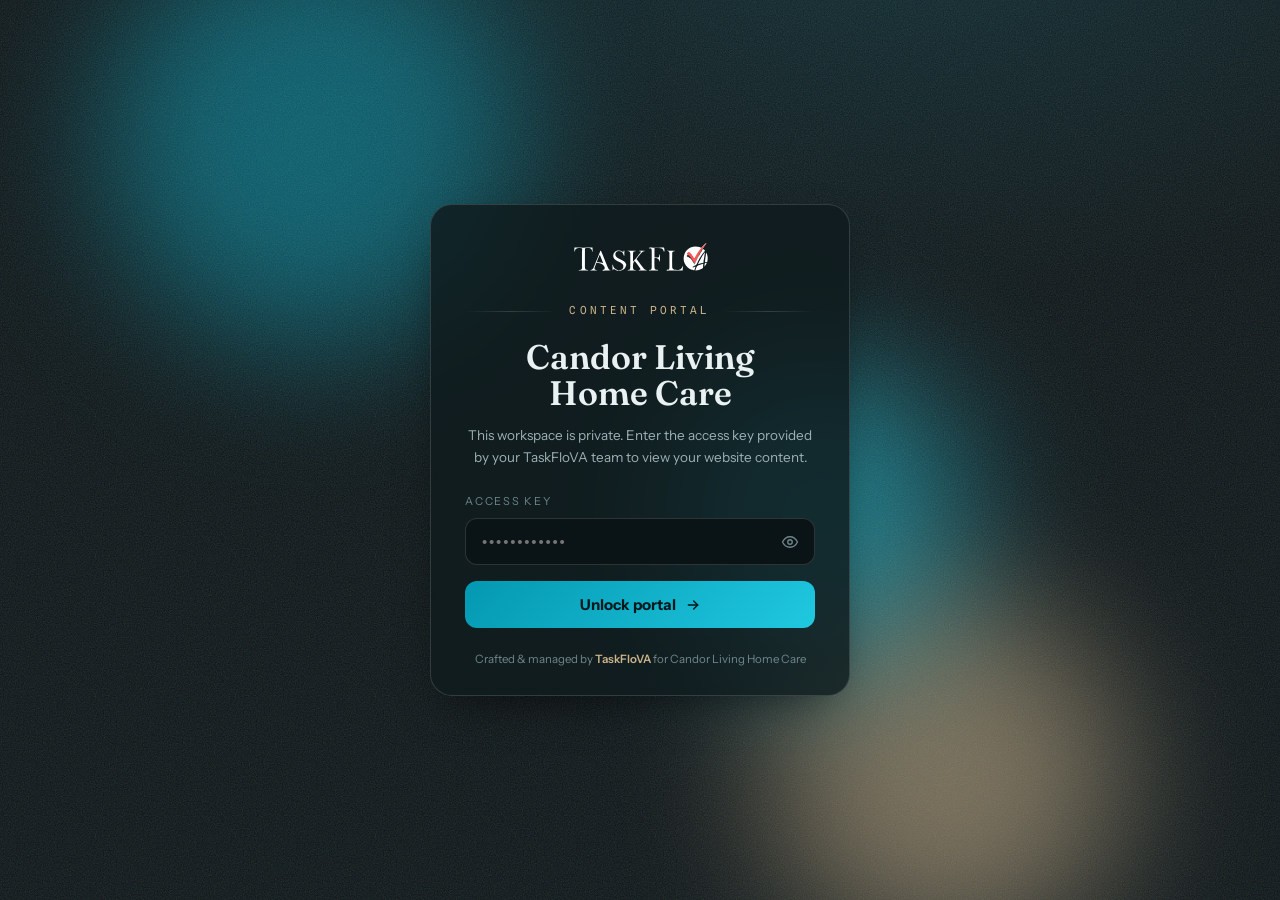
==== index.html @ d95a90ad "Persist AI-detection scan per page (localStorage): restores on reload/nav with timestamp, ZeroGPT ve" ====
<!DOCTYPE html>
<html lang="en">
<head>
<meta charset="UTF-8">
<meta name="viewport" content="width=device-width, initial-scale=1">
<meta name="robots" content="noindex, nofollow">
<title>Content Portal — Candor Living Home Care | TaskFloVA</title>
<meta name="description" content="Private content portal by TaskFloVA for Candor Living Home Care Service.">
<link rel="icon" type="image/svg+xml" href="assets/img/tf-blue.svg">
<link rel="preconnect" href="https://fonts.googleapis.com">
<link rel="preconnect" href="https://fonts.gstatic.com" crossorigin>
<link href="https://fonts.googleapis.com/css2?family=Bricolage+Grotesque:opsz,wght@12..96,300..800&family=Fraunces:ital,opsz,wght@0,9..144,300..700;1,9..144,300..600&family=Instrument+Sans:ital,wght@0,400..700;1,400&family=Spline+Sans+Mono:wght@400;500;600&display=swap" rel="stylesheet">
<link rel="stylesheet" href="assets/css/portal.css?v=20260701i">
</head>
<body>

<!-- ====================== LOGIN GATE ====================== -->
<div class="gate" id="gate">
  <div class="gate__aurora" aria-hidden="true"><i></i><i></i><i></i></div>
  <div class="gate__grain" aria-hidden="true"></div>
  <div class="gate__card" role="dialog" aria-labelledby="gate-title">
    <img class="gate__logo" src="assets/img/tf-white.svg" alt="TaskFloVA">
    <div class="gate__divider"><span></span><em>CONTENT PORTAL</em><span></span></div>
    <h1 id="gate-title" class="gate__client">Candor Living<br>Home Care</h1>
    <p class="gate__hint">This workspace is private. Enter the access key provided by your TaskFloVA team to view your website content.</p>
    <form class="gate__form" id="gate-form" autocomplete="off">
      <div class="gate__field">
        <label for="gate-pass">Access key</label>
        <div class="gate__inputwrap">
          <input type="password" id="gate-pass" name="password" placeholder="••••••••••••" autocomplete="current-password" required>
          <button type="button" class="gate__eye" id="gate-eye" aria-label="Show password">
            <svg width="18" height="18" viewBox="0 0 24 24" fill="none" stroke="currentColor" stroke-width="1.8" stroke-linecap="round" stroke-linejoin="round"><path d="M2 12s3.5-7 10-7 10 7 10 7-3.5 7-10 7-10-7-10-7Z"/><circle cx="12" cy="12" r="3"/></svg>
          </button>
        </div>
        <p class="gate__error" id="gate-error" role="alert" hidden>That key isn't right. Check your welcome email or contact TaskFloVA.</p>
      </div>
      <button type="submit" class="gate__btn" id="gate-btn">
        <span class="gate__btn-label">Unlock portal</span>
        <svg class="gate__btn-arrow" width="16" height="16" viewBox="0 0 24 24" fill="none" stroke="currentColor" stroke-width="2.2" stroke-linecap="round" stroke-linejoin="round"><path d="M5 12h14"/><path d="m13 6 6 6-6 6"/></svg>
      </button>
    </form>
    <p class="gate__foot">Crafted &amp; managed by <strong>TaskFloVA</strong> for Candor Living Home Care</p>
  </div>
</div>

<!-- ====================== APP SHELL ====================== -->
<div class="app" id="app" hidden>

  <!-- LEFT: navigation -->
  <aside class="side" id="side" aria-label="Portal navigation">
    <div class="side__brand">
      <img src="assets/img/tf-white.svg" alt="TaskFloVA" class="side__logo">
    </div>
    <div class="side__client">
      <span class="side__client-mark" aria-hidden="true">CL</span>
      <span class="side__client-meta">
        <strong>Candor Living</strong>
        <em>Content workspace</em>
      </span>
    </div>
    <nav class="side__nav" id="nav"><!-- nav tree injected by portal.js --></nav>
    <div class="side__foot">
      <button class="side__logout" id="logout">
        <svg width="17" height="17" viewBox="0 0 24 24" fill="none" stroke="currentColor" stroke-width="1.8" stroke-linecap="round" stroke-linejoin="round"><path d="M9 21H5a2 2 0 0 1-2-2V5a2 2 0 0 1 2-2h4"/><path d="m16 17 5-5-5-5"/><path d="M21 12H9"/></svg>
        <span>Lock portal</span>
      </button>
      <p class="side__credit">Managed by TaskFloVA</p>
    </div>
  </aside>

  <!-- CENTER: editor / content -->
  <div class="editor">
    <header class="ebar">
      <button class="ebar__burger" id="burger" aria-label="Toggle navigation"><span></span><span></span><span></span></button>
      <div class="ebar__crumb">
        <span class="ebar__site" id="crumb-site">candorlivinghcs.com</span>
        <svg width="15" height="15" viewBox="0 0 24 24" fill="none" stroke="currentColor" stroke-width="2" stroke-linecap="round" stroke-linejoin="round"><path d="m9 18 6-6-6-6"/></svg>
        <span class="ebar__page" id="crumb-page">Home</span>
      </div>
      <div class="ebar__actions">
        <span class="ebar__scorepill" id="scorepill" hidden><b id="scorepill-num">0</b>/100</span>
        <button class="ebar__btn ebar__btn--ghost" id="btn-reset" title="Reset any edits on this page">Reset</button>
        <button class="ebar__btn ebar__btn--primary" id="btn-save"><svg width="15" height="15" viewBox="0 0 24 24" fill="none" stroke="currentColor" stroke-width="1.9" stroke-linecap="round" stroke-linejoin="round"><path d="M19 21H5a2 2 0 0 1-2-2V5a2 2 0 0 1 2-2h11l5 5v11a2 2 0 0 1-2 2Z"/><path d="M17 21v-8H7v8M7 3v5h8"/></svg><span>Save</span></button>
      </div>
    </header>
    <main class="canvas" id="canvas" tabindex="-1"><!-- page injected by portal.js --></main>
    <footer class="editor__foot">
      <img src="assets/img/tf-white.svg" alt="TaskFloVA" class="editor__foot-logo">
      <p>Content portal crafted for <strong>Candor Living Home Care</strong> · Houston, TX</p>
    </footer>
  </div>

  <!-- RIGHT: SEO rail -->
  <aside class="rail" id="rail" aria-label="SEO analysis"><!-- injected by portal.js --></aside>

</div>

<script src="assets/js/data.js?v=20260701i"></script>
<script src="assets/js/portal.js?v=20260701i"></script>
</body>
</html>
---- assets/css/portal.css ----
/* ==========================================================================
   CANDOR LIVING × TaskFloVA — Content Portal
   Dark theme, TaskFloVA teal + Candor gold accents.
   ========================================================================== */
:root{
  --ink-0:#0a1315;      /* app background */
  --ink-1:#0e1b1e;      /* side / rail */
  --ink-2:#13242a;      /* cards / blocks */
  --ink-3:#183138;      /* hover */
  --line:rgba(255,255,255,.08);
  --line-2:rgba(255,255,255,.14);
  --text:#e9f1f2;
  --text-dim:#9db1b5;
  --text-mut:#6f878c;
  --teal:#1FC8E0;       /* bright interactive */
  --teal-2:#0498B1;     /* base teal */
  --gold:#CBB38A;       /* Candor accent */
  --gold-soft:rgba(203,179,138,.16);
  --coral:#FD5757;
  --good:#49d39f;
  --warn:#f0b64b;
  --shadow:0 18px 50px -20px rgba(0,0,0,.7);
  --r:14px;
  --font-ui:"Instrument Sans",system-ui,-apple-system,sans-serif;
  --font-disp:"Bricolage Grotesque",var(--font-ui);
  --font-serif:"Fraunces",Georgia,serif;
  --font-mono:"Spline Sans Mono",ui-monospace,monospace;
}
*{box-sizing:border-box}
html,body{margin:0;padding:0}
body{background:var(--ink-0);color:var(--text);font-family:var(--font-ui);font-size:15px;line-height:1.6;-webkit-font-smoothing:antialiased}
a{color:var(--teal);text-decoration:none}
button{font-family:inherit;cursor:pointer}
::selection{background:var(--gold-soft)}
[hidden]{display:none !important}

/* scrollbars */
*::-webkit-scrollbar{width:10px;height:10px}
*::-webkit-scrollbar-thumb{background:var(--ink-3);border-radius:20px;border:2px solid transparent;background-clip:content-box}
*::-webkit-scrollbar-track{background:transparent}

/* ==========================================================================
   LOGIN GATE
   ========================================================================== */
.gate{position:fixed;inset:0;display:grid;place-items:center;padding:24px;background:radial-gradient(1200px 700px at 70% -10%,#0c2a30 0%,var(--ink-0) 55%);overflow:hidden;z-index:100}
.gate.is-unlocked{animation:gateOut .6s ease forwards}
@keyframes gateOut{to{opacity:0;visibility:hidden}}
.gate__aurora{position:absolute;inset:0;filter:blur(70px);opacity:.55}
.gate__aurora i{position:absolute;display:block;border-radius:50%}
.gate__aurora i:nth-child(1){width:420px;height:420px;background:#0498B1;top:-8%;left:8%;animation:float1 14s ease-in-out infinite}
.gate__aurora i:nth-child(2){width:360px;height:360px;background:#CBB38A;bottom:-6%;right:12%;animation:float2 16s ease-in-out infinite}
.gate__aurora i:nth-child(3){width:300px;height:300px;background:#1FC8E0;top:40%;left:52%;animation:float1 18s ease-in-out infinite reverse}
@keyframes float1{50%{transform:translate(30px,40px) scale(1.08)}}
@keyframes float2{50%{transform:translate(-40px,-24px) scale(1.12)}}
.gate__grain{position:absolute;inset:0;opacity:.5;background-image:url("data:image/svg+xml,%3Csvg xmlns='http://www.w3.org/2000/svg' width='140' height='140'%3E%3Cfilter id='n'%3E%3CfeTurbulence type='fractalNoise' baseFrequency='.85' numOctaves='2'/%3E%3C/filter%3E%3Crect width='100%25' height='100%25' filter='url(%23n)' opacity='.35'/%3E%3C/svg%3E")}
.gate__card{position:relative;width:min(420px,100%);background:rgba(15,27,30,.82);backdrop-filter:blur(18px);border:1px solid var(--line-2);border-radius:22px;padding:38px 34px 26px;box-shadow:var(--shadow);text-align:center}
.gate__logo{height:30px;margin-bottom:22px}
.gate__divider{display:flex;align-items:center;gap:12px;margin:0 auto 20px;color:var(--gold)}
.gate__divider span{flex:1;height:1px;background:linear-gradient(90deg,transparent,var(--line-2),transparent)}
.gate__divider em{font-style:normal;font-family:var(--font-mono);font-size:11px;letter-spacing:.28em}
.gate__client{font-family:var(--font-serif);font-weight:600;font-size:34px;line-height:1.05;margin:0 0 14px}
.gate__hint{color:var(--text-dim);font-size:13.5px;margin:0 0 24px}
.gate__field{text-align:left;margin-bottom:16px}
.gate__field label{display:block;font-size:11px;letter-spacing:.16em;text-transform:uppercase;color:var(--text-mut);margin-bottom:8px}
.gate__inputwrap{position:relative;display:flex;align-items:center}
.gate__inputwrap input{width:100%;padding:14px 44px 14px 16px;background:var(--ink-0);border:1px solid var(--line-2);border-radius:12px;color:var(--text);font-size:15px;letter-spacing:.12em;transition:border-color .2s,box-shadow .2s}
.gate__inputwrap input:focus{outline:none;border-color:var(--teal);box-shadow:0 0 0 3px rgba(31,200,224,.16)}
.gate__eye{position:absolute;right:8px;background:none;border:none;color:var(--text-mut);padding:8px;border-radius:8px;display:grid;place-items:center}
.gate__eye:hover{color:var(--teal)}
.gate__error{color:var(--coral);font-size:12.5px;margin:10px 0 0}
.gate__btn{width:100%;display:flex;align-items:center;justify-content:center;gap:9px;padding:14px;margin-top:4px;background:linear-gradient(135deg,var(--teal-2),var(--teal));color:#04191d;font-weight:700;font-size:15px;border:none;border-radius:12px;transition:transform .15s,box-shadow .25s}
.gate__btn:hover{transform:translateY(-1px);box-shadow:0 12px 30px -10px rgba(31,200,224,.5)}
.gate__btn-arrow{transition:transform .2s}
.gate__btn:hover .gate__btn-arrow{transform:translateX(3px)}
.gate__foot{margin:22px 0 0;font-size:11.5px;color:var(--text-mut)}
.gate__foot strong{color:var(--gold);font-weight:600}
.gate.is-shake .gate__card{animation:shake .4s}
@keyframes shake{25%{transform:translateX(-8px)}75%{transform:translateX(8px)}}

/* ==========================================================================
   APP GRID
   ========================================================================== */
.app{display:grid;grid-template-columns:264px 1fr 340px;grid-template-rows:minmax(0,1fr);height:100vh;height:100dvh;overflow:hidden;opacity:0;animation:appIn .5s .15s ease forwards}
@keyframes appIn{to{opacity:1}}

/* ---------- LEFT NAV ---------- */
.side{background:var(--ink-1);border-right:1px solid var(--line);display:flex;flex-direction:column;min-height:0}
.side__brand{padding:20px 22px 12px}
.side__logo{height:24px}
.side__client{display:flex;align-items:center;gap:11px;margin:6px 16px 8px;padding:11px 12px;background:var(--ink-2);border:1px solid var(--line);border-radius:12px}
.side__client-mark{width:34px;height:34px;flex:none;display:grid;place-items:center;border-radius:9px;background:linear-gradient(135deg,var(--teal-2),var(--gold));color:#04191d;font-weight:800;font-size:13px;font-family:var(--font-disp)}
.side__client-meta{display:flex;flex-direction:column;line-height:1.25;min-width:0}
.side__client-meta strong{font-size:14px}
.side__client-meta em{font-style:normal;font-size:11px;color:var(--text-mut)}
.side__nav{flex:1;overflow-y:auto;padding:8px 12px 16px}
.nav__group{font-family:var(--font-mono);font-size:10.5px;letter-spacing:.2em;text-transform:uppercase;color:var(--text-mut);padding:14px 10px 6px}
.nav__link{display:flex;align-items:center;gap:10px;padding:9px 10px;border-radius:9px;color:var(--text-dim);font-size:14px;font-weight:500;border:1px solid transparent;transition:background .15s,color .15s}
.nav__link:hover{background:var(--ink-2);color:var(--text)}
.nav__link.is-active{background:linear-gradient(100deg,rgba(4,152,177,.22),rgba(203,179,138,.1));color:#fff;border-color:rgba(31,200,224,.28)}
.nav__link.is-active .nav__ico{color:var(--teal)}
.nav__ico{flex:none;width:18px;height:18px;color:var(--text-mut);display:grid;place-items:center}
.nav__label{flex:1;overflow:hidden;text-overflow:ellipsis;white-space:nowrap}
.nav__score{font-family:var(--font-mono);font-size:10.5px;padding:2px 6px;border-radius:6px;background:var(--ink-3);color:var(--text-dim)}
.nav__caret{flex:none;color:var(--text-mut);transition:transform .2s}
.nav__parent.is-open .nav__caret{transform:rotate(90deg)}
.nav__children{margin:2px 0 4px 16px;padding-left:10px;border-left:1px solid var(--line);display:none}
.nav__parent.is-open + .nav__children{display:block}
.nav__children .nav__link{font-size:13px;padding:7px 10px}
.side__foot{padding:12px 16px 16px;border-top:1px solid var(--line)}
.side__logout{display:flex;align-items:center;gap:9px;width:100%;padding:10px 12px;background:var(--ink-2);border:1px solid var(--line);border-radius:10px;color:var(--text-dim);font-size:13px;font-weight:600;transition:.15s}
.side__logout:hover{color:var(--coral);border-color:rgba(253,87,87,.35)}
.side__credit{margin:10px 0 0;text-align:center;font-size:11px;color:var(--text-mut)}

/* ---------- CENTER EDITOR ---------- */
.editor{display:flex;flex-direction:column;min-width:0;min-height:0;background:var(--ink-0);position:relative}
.ebar{display:flex;align-items:center;gap:14px;padding:14px 26px;border-bottom:1px solid var(--line);background:rgba(10,19,21,.86);backdrop-filter:blur(8px);position:sticky;top:0;z-index:5}
.ebar__burger{display:none;flex-direction:column;gap:4px;background:none;border:none;padding:6px}
.ebar__burger span{width:20px;height:2px;background:var(--text);border-radius:2px}
.ebar__crumb{display:flex;align-items:center;gap:7px;color:var(--text-mut);font-size:13px;min-width:0}
.ebar__site{font-family:var(--font-mono);font-size:12px}
.ebar__page{color:var(--text);font-weight:600}
.ebar__actions{margin-left:auto;display:flex;align-items:center;gap:9px}
.ebar__scorepill{font-family:var(--font-mono);font-size:12px;color:var(--text-dim);background:var(--ink-2);border:1px solid var(--line);padding:5px 9px;border-radius:8px}
.ebar__scorepill b{color:var(--gold)}
.ebar__btn{display:inline-flex;align-items:center;gap:7px;padding:8px 14px;border-radius:9px;font-size:13px;font-weight:600;border:1px solid var(--line-2);background:var(--ink-2);color:var(--text-dim)}
.ebar__btn--ghost:hover{color:var(--text);border-color:var(--line-2)}
.ebar__btn--primary{background:linear-gradient(135deg,var(--teal-2),var(--teal));color:#04191d;border-color:transparent}
.ebar__btn--primary:hover{box-shadow:0 10px 24px -10px rgba(31,200,224,.5)}
.ebar__btn.is-saved{background:var(--good);color:#04231a}

.canvas{flex:1;overflow-y:auto;padding:26px 30px 60px;scroll-behavior:smooth}
.canvas:focus{outline:none}
.doc{max-width:920px;margin:0 auto}

/* page head + SEO meta card */
.pagehead{margin:2px 0 16px}
.pagehead__eyebrow{display:block;font-family:var(--font-mono);font-size:10.5px;letter-spacing:.16em;text-transform:uppercase;color:#CBB38A;margin-bottom:5px}
.pagehead__title{font-family:var(--font-serif);font-weight:600;font-size:26px;margin:0 0 4px}
.pagehead__url{font-family:var(--font-mono);font-size:12px;color:var(--text-mut)}
.metacard{background:var(--ink-1);border:1px solid var(--line);border-radius:var(--r);padding:16px 18px;margin-bottom:22px}
.metacard__row{margin-bottom:12px}
.metacard__row:last-child{margin-bottom:0}
.metacard__lab{display:flex;justify-content:space-between;font-size:11px;letter-spacing:.14em;text-transform:uppercase;color:var(--text-mut);margin-bottom:6px}
.metacard__lab .count{font-family:var(--font-mono);letter-spacing:0}
.metacard__lab .count.ok{color:var(--good)}
.metacard__lab .count.warn{color:var(--warn)}
.metafield{width:100%;background:var(--ink-0);border:1px solid var(--line);border-radius:9px;color:var(--text);font-family:var(--font-ui);font-size:14px;padding:10px 12px;resize:vertical}
.metafield:focus{outline:none;border-color:var(--teal);box-shadow:0 0 0 3px rgba(31,200,224,.14)}
.metafield.t-title{font-weight:600}

/* ---------- BLOCKS: seamless website sections + hover toolbar ---------- */
.blocks{display:flex;flex-direction:column;gap:0}
.block{position:relative;background:transparent;border:none;border-radius:0;overflow:visible}
.block::after{content:"";position:absolute;inset:0;pointer-events:none;box-shadow:inset 0 0 0 0 rgba(79,138,139,0);transition:box-shadow .15s;z-index:4}
.block:hover::after,.block:focus-within::after{box-shadow:inset 0 0 0 2px rgba(79,138,139,.5)}
.block.is-dragging{opacity:.5}
.block.is-over::after{box-shadow:inset 0 0 0 2px var(--teal)}
.block__bar{position:absolute;top:10px;left:12px;z-index:6;display:flex;align-items:center;gap:7px;padding:5px 7px;background:rgba(16,24,26,.94);backdrop-filter:blur(6px);border:1px solid rgba(255,255,255,.13);border-radius:9px;box-shadow:0 10px 24px -8px rgba(0,0,0,.65);opacity:0;transform:translateY(-6px);pointer-events:none;transition:opacity .16s,transform .16s}
.block:hover>.block__bar,.block:focus-within>.block__bar{opacity:1;transform:none;pointer-events:auto}
.block__handle{cursor:grab;color:#9db1b5;display:grid;place-items:center;padding:2px;border-radius:6px;touch-action:none}
.block__handle:hover{color:var(--gold)}
.block__handle:active{cursor:grabbing}
.block__tag{font-family:var(--font-mono);font-size:10px;letter-spacing:.08em;text-transform:uppercase;color:#7fe3f2;background:rgba(31,200,224,.14);padding:3px 7px;border-radius:5px}
.block__label{font-size:12px;color:#c4d2d4}
.block__tools{display:flex;gap:1px;border-left:1px solid rgba(255,255,255,.13);padding-left:5px;margin-left:2px}
.block__tool{background:none;border:none;color:#9db1b5;padding:4px;border-radius:6px;display:grid;place-items:center;cursor:pointer}
.block__tool:hover{color:#fff;background:rgba(255,255,255,.1)}
.block__tool.is-on{color:var(--gold)}
/* section stage + two-column media split */
.block__stage.has-media{display:flex;align-items:stretch}
.block__stage.has-media.media-right{flex-direction:row-reverse}
.block__stage.has-media>.block__body{flex:1 1 56%;min-width:0}
.block__media{flex:1 1 44%;align-self:stretch;min-height:230px;margin:26px;border-radius:16px;background:linear-gradient(150deg,#e7dfd0 0%,#dde4e3 100%);display:grid;place-items:center;box-shadow:inset 0 0 0 1px rgba(79,64,48,.1)}
.block--hero .block__media{min-height:310px}
.block__ph{width:80px;height:80px;color:rgba(79,138,139,.5);display:grid;place-items:center}
.block__ph svg{width:100%;height:100%}
.block__body{padding:18px 20px}
.block__body[contenteditable="true"]{cursor:text}

/* content = REAL premium website preview (Candor brand) */
.block__body{background:#F7F2EA;color:#5c554d;padding:30px 34px;font-size:16px;line-height:1.65}
.block__body>*:first-child{margin-top:0}
.block__body>*:last-child{margin-bottom:0}
.block__body h1{font-family:var(--font-serif);font-weight:600;font-size:34px;line-height:1.08;letter-spacing:-.01em;margin:0 0 .3em;color:#2e2a26}
.block__body h2{font-family:var(--font-serif);font-weight:600;font-size:25px;line-height:1.15;letter-spacing:-.01em;margin:.1em 0 .5em;color:#2e2a26}
.block__body h3{font-family:var(--font-ui);font-weight:700;font-size:16px;margin:0 0 .3em;color:#2e2a26}
.block__body p{margin:0 0 .9em;color:#5c554d;max-width:62ch}
.block__body strong{color:#3a352f;font-weight:600}
.block__body .eyebrow{display:inline-flex;align-items:center;gap:9px;font-family:var(--font-ui);font-size:12px;font-weight:600;letter-spacing:.16em;text-transform:uppercase;color:#9c7f4e;margin-bottom:14px}
.block__body .eyebrow::before{content:"";width:24px;height:2px;background:#CBB38A;border-radius:2px}
.block__body .lead{font-size:18px;line-height:1.55;color:#4a453f;max-width:56ch}
.block__body a:not(.btn):not(.link){color:#356a6b;font-weight:500;text-decoration:none;box-shadow:inset 0 -1px 0 rgba(203,179,138,.7);transition:box-shadow .18s,color .18s}
.block__body a:not(.btn):not(.link):hover{color:#28504f;box-shadow:inset 0 -2px 0 #CBB38A}
.block__body ul,.block__body ol{margin:0 0 .9em;padding-left:1.2em}
.block__body li{margin:.35em 0}
/* hero with atmospheric glow */
.block--hero .block__body{position:relative;overflow:hidden;background:linear-gradient(158deg,#FBF7EF 0%,#F4EEE1 55%,#EFE7D4 100%);padding:40px 36px 44px}
.block--hero .block__body::before{content:"";position:absolute;top:-100px;right:-90px;width:360px;height:360px;border-radius:50%;background:radial-gradient(circle at 35% 35%,rgba(79,138,139,.30),rgba(203,179,138,.16) 55%,transparent 72%);z-index:0}
.block--hero .block__body::after{content:"";position:absolute;left:-70px;bottom:-80px;width:220px;height:220px;border-radius:50%;background:radial-gradient(circle,rgba(203,179,138,.22),transparent 68%);z-index:0}
.block--hero .block__body>*{position:relative;z-index:1}
.block--hero h1{font-size:40px}
/* buttons */
.block__body .cta-row{display:flex;gap:12px;flex-wrap:wrap;margin-top:22px;align-items:center}
.block__body .btn{display:inline-flex;align-items:center;gap:8px;padding:13px 24px;border-radius:999px;font-family:var(--font-ui);font-weight:600;font-size:15px;transition:transform .18s ease,box-shadow .25s ease,background .2s}
.block__body .btn-primary{background:#4F8A8B;color:#fff;box-shadow:0 10px 22px -10px rgba(79,138,139,.7)}
.block__body .btn-primary:hover{background:#437a7b;transform:translateY(-2px);box-shadow:0 16px 30px -12px rgba(79,138,139,.75)}
.block__body .btn-ghost{background:rgba(255,255,255,.65);border:1px solid rgba(79,138,139,.45);color:#356a6b}
.block__body .btn-ghost:hover{background:#fff;border-color:#4F8A8B;transform:translateY(-2px)}
.block__body .link{display:inline-flex;align-items:center;gap:5px;color:#356a6b;font-weight:600;font-size:13.5px;text-decoration:none}
.block__body .link::after{content:"\2192";transition:transform .18s}
.block__body .link:hover::after{transform:translateX(3px)}
/* services grid + cards with icon badges */
.block__body ul.check,.block__body ul.trust,.block__body ul.svc-grid{list-style:none;padding:0}
.block__body ul.svc-grid{display:grid;grid-template-columns:1fr 1fr;gap:14px;margin:.4em 0}
.block__body ul.svc-grid li{position:relative;background:#fff;border:1px solid #ece3d3;border-radius:16px;padding:18px;box-shadow:0 8px 22px -16px rgba(79,64,48,.45);transition:transform .2s,box-shadow .2s}
.block__body ul.svc-grid li:hover{transform:translateY(-3px);box-shadow:0 16px 32px -16px rgba(79,64,48,.5)}
.block__body ul.svc-grid li::before{content:"";display:block;width:44px;height:44px;margin-bottom:13px;border-radius:12px;background:rgba(79,138,139,.1) center/22px no-repeat;box-shadow:inset 0 0 0 1px rgba(79,138,139,.2)}
.block__body ul.svc-grid strong{display:block;font-family:var(--font-serif);font-weight:600;font-size:16.5px;color:#2e2a26;margin-bottom:4px}
.block__body ul.svc-grid span{font-size:13.5px;color:#6b6459;line-height:1.5}
.block__body .svc-cards{display:grid;grid-template-columns:1fr 1fr;gap:14px}
.block__body .svc-cards article{position:relative;background:#fff;border:1px solid #ece3d3;border-radius:16px;padding:20px;box-shadow:0 8px 22px -16px rgba(79,64,48,.45);transition:transform .2s,box-shadow .2s}
.block__body .svc-cards article:hover{transform:translateY(-3px);box-shadow:0 16px 32px -16px rgba(79,64,48,.5)}
.block__body .svc-cards article::before{content:"";display:block;width:46px;height:46px;margin-bottom:14px;border-radius:12px;background:rgba(79,138,139,.1) center/24px no-repeat;box-shadow:inset 0 0 0 1px rgba(79,138,139,.2)}
.block__body .svc-cards h3{font-family:var(--font-serif);font-weight:600;font-size:17px;margin:0 0 6px;color:#2e2a26}
.block__body .svc-cards p{font-size:13.5px;color:#6b6459;margin-bottom:.7em}
.block__body ul.svc-grid li:nth-child(1)::before,.block__body .svc-cards article:nth-child(1)::before{background-image:url("data:image/svg+xml,%3Csvg xmlns='http://www.w3.org/2000/svg' viewBox='0 0 24 24' fill='none' stroke='%23F8A8B' stroke-width='1.7' stroke-linecap='round' stroke-linejoin='round'%3E%3Ccircle cx='12' cy='12' r='9'/%3E%3Cpath d='M12 7.5V12l3 1.7'/%3E%3C/svg%3E")}
.block__body ul.svc-grid li:nth-child(2)::before,.block__body .svc-cards article:nth-child(2)::before{background-image:url("data:image/svg+xml,%3Csvg xmlns='http://www.w3.org/2000/svg' viewBox='0 0 24 24' fill='none' stroke='%23F8A8B' stroke-width='1.7' stroke-linecap='round' stroke-linejoin='round'%3E%3Cpath d='M20 12a8 8 0 1 1-2.3-5.6'/%3E%3Cpath d='M20 4v4h-4'/%3E%3C/svg%3E")}
.block__body ul.svc-grid li:nth-child(3)::before,.block__body .svc-cards article:nth-child(3)::before{background-image:url("data:image/svg+xml,%3Csvg xmlns='http://www.w3.org/2000/svg' viewBox='0 0 24 24' fill='none' stroke='%23F8A8B' stroke-width='1.7' stroke-linecap='round' stroke-linejoin='round'%3E%3Cpath d='M12 20s-6.5-4.2-6.5-8.7A3.8 3.8 0 0 1 12 8a3.8 3.8 0 0 1 6.5 2.6C18.5 15.8 12 20 12 20Z'/%3E%3C/svg%3E")}
.block__body ul.svc-grid li:nth-child(4)::before,.block__body .svc-cards article:nth-child(4)::before{background-image:url("data:image/svg+xml,%3Csvg xmlns='http://www.w3.org/2000/svg' viewBox='0 0 24 24' fill='none' stroke='%23F8A8B' stroke-width='1.7' stroke-linecap='round' stroke-linejoin='round'%3E%3Cpath d='M20 15a2 2 0 0 1-2 2H8l-4 3V6a2 2 0 0 1 2-2h12a2 2 0 0 1 2 2Z'/%3E%3C/svg%3E")}
.block__body ul.svc-grid li:nth-child(5)::before,.block__body .svc-cards article:nth-child(5)::before{background-image:url("data:image/svg+xml,%3Csvg xmlns='http://www.w3.org/2000/svg' viewBox='0 0 24 24' fill='none' stroke='%23F8A8B' stroke-width='1.7' stroke-linecap='round' stroke-linejoin='round'%3E%3Cpath d='M4 11 12 4l8 7'/%3E%3Cpath d='M6 10v9h12v-9'/%3E%3C/svg%3E")}
/* check list */
.block__body ul.check li{position:relative;padding-left:34px;margin:.7em 0;color:#5c554d}
.block__body ul.check li::before{content:"";position:absolute;left:0;top:2px;width:22px;height:22px;border-radius:50%;background:rgba(203,179,138,.2) url("data:image/svg+xml,%3Csvg xmlns='http://www.w3.org/2000/svg' viewBox='0 0 24 24' fill='none' stroke='%238894f' stroke-width='1.7' stroke-linecap='round' stroke-linejoin='round'%3E%3Cpath d='M5 12.5 10 17 19 7'/%3E%3C/svg%3E") center/13px no-repeat;box-shadow:inset 0 0 0 1px rgba(203,179,138,.55)}
.block__body ul.check strong{color:#2e2a26}
/* process steps */
.block__body ol.steps{counter-reset:s;list-style:none;padding:0;margin:.4em 0}
.block__body ol.steps li{position:relative;padding-left:46px;margin:1em 0;color:#5c554d}
.block__body ol.steps li::before{counter-increment:s;content:counter(s);position:absolute;left:0;top:-2px;width:32px;height:32px;display:grid;place-items:center;border-radius:50%;background:linear-gradient(135deg,#4F8A8B,#CBB38A);color:#fff;font-family:var(--font-serif);font-weight:600;font-size:15px;box-shadow:0 6px 14px -6px rgba(79,138,139,.6)}
.block__body ol.steps strong{color:#2e2a26}
/* trust pills */
.block__body ul.trust{display:flex;flex-wrap:wrap;gap:10px;margin:.3em 0}
.block__body ul.trust li{background:#fff;border:1px solid #ece3d3;border-radius:999px;padding:8px 16px;font-size:13.5px;font-weight:500;color:#5c554d;box-shadow:0 4px 12px -8px rgba(79,64,48,.4)}
.block__body .muted{color:#928a7d;font-size:13.5px}
/* CTA sections = rich teal band */
.block--cta .block__body,.block--closing-cta .block__body{background:linear-gradient(135deg,#4F8A8B,#3d6f70);color:#eef5f4;position:relative;overflow:hidden}
.block--cta .block__body::before,.block--closing-cta .block__body::before{content:"";position:absolute;right:-70px;top:-70px;width:240px;height:240px;border-radius:50%;background:radial-gradient(circle,rgba(203,179,138,.4),transparent 70%);z-index:0}
.block--cta .block__body>*,.block--closing-cta .block__body>*{position:relative;z-index:1}
.block--cta h2,.block--closing-cta h2{color:#fff}
.block--cta p,.block--closing-cta p{color:rgba(255,255,255,.92)}
.block--cta a:not(.btn),.block--closing-cta a:not(.btn){color:#fff;box-shadow:inset 0 -1px 0 rgba(255,255,255,.55)}
.block--cta .btn-primary,.block--closing-cta .btn-primary{background:#CBB38A;color:#33302b;box-shadow:0 10px 22px -10px rgba(0,0,0,.4)}
.block--cta .btn-primary:hover,.block--closing-cta .btn-primary:hover{background:#d8c39d}
/* contact / posts / forms */
.block__body .contact-grid{display:grid;grid-template-columns:1fr 1fr;gap:16px;margin:.3em 0}
.block__body .contact-grid h3{font-family:var(--font-ui);font-size:12px;text-transform:uppercase;letter-spacing:.09em;color:#9c7f4e;margin:0 0 4px}
.block__body .contact-grid p{margin:0;color:#4a453f}
.block__body .post-list article,.block__body .mock-form{background:#fff;border:1px solid #ece3d3;border-radius:16px;padding:20px;margin:.6em 0;box-shadow:0 8px 22px -16px rgba(79,64,48,.45)}
.block__body .post-list h3{font-family:var(--font-serif);font-weight:600;color:#2e2a26}
.block__body .post-list em{color:#928a7d;font-style:italic}
.block__body .mock-form{display:grid;gap:14px}
.block__body .mock-form label{display:grid;gap:6px;font-size:13px;font-weight:500;color:#6b6459}
.block__body .mock-form input,.block__body .mock-form textarea{background:#faf7f1;border:1px solid #e2d9c8;border-radius:10px;color:#3a352f;padding:11px 13px;font-family:inherit;font-size:14px}
.block__body .mock-form input:focus,.block__body .mock-form textarea:focus{outline:none;border-color:#4F8A8B;box-shadow:0 0 0 3px rgba(79,138,139,.15)}
.block__body .mock-form button{justify-self:start}
/* branding-page components on cream */
.block__body .swatches{display:grid;grid-template-columns:repeat(3,1fr);gap:14px}
.block__body .swatches figure{margin:0;background:#fff;border:1px solid #ece3d3;border-radius:14px;overflow:hidden;box-shadow:0 8px 22px -16px rgba(79,64,48,.45)}
.block__body .swatches .sw{display:block;height:72px}
.block__body .swatches figcaption{padding:12px 14px;font-size:12px}
.block__body .swatches strong{display:block;color:#2e2a26;font-weight:600}
.block__body .swatches code{font-family:var(--font-mono);color:#9c7f4e;font-size:12px}
.block__body .swatches em{display:block;color:#928a7d;font-style:normal;margin-top:3px;font-size:11px}
.block__body .specimen{display:grid;gap:14px}
.block__body .spec-display,.block__body .spec-body{background:#fff;border:1px solid #ece3d3;border-radius:14px;padding:18px 20px;box-shadow:0 8px 22px -16px rgba(79,64,48,.4)}
.block__body .spec-label{font-family:var(--font-mono);font-size:10.5px;letter-spacing:.14em;text-transform:uppercase;color:#928a7d;display:block;margin-bottom:8px}
.block__body ul.sitemap{list-style:none;padding-left:0}
.block__body ul.sitemap>li{background:#fff;border:1px solid #ece3d3;border-radius:12px;padding:11px 16px;margin:.45em 0;font-weight:600;color:#2e2a26;box-shadow:0 6px 16px -14px rgba(79,64,48,.45)}
.block__body ul.sitemap ul{margin:.45em 0 0;padding-left:20px}
.block__body ul.sitemap ul li{font-weight:400;color:#6b6459;background:none;border:none;box-shadow:none;padding:3px 0}
.block__body .kw-table{width:100%;border-collapse:collapse;font-size:13.5px;margin:.4em 0}
.block__body .kw-table th,.block__body .kw-table td{text-align:left;padding:9px 12px;border-bottom:1px solid #e7ddcc}
.block__body .kw-table th{color:#9c7f4e;font-weight:600;font-size:11px;letter-spacing:.08em;text-transform:uppercase}
.block__body .kw-table td{color:#4a453f}
.block__body .kw-table td:last-child{font-family:var(--font-mono);color:#356a6b;text-align:right;font-weight:600}
.block__body:focus{outline:none;box-shadow:inset 0 0 0 2px rgba(79,138,139,.35)}
/* keyword highlight on the cream canvas */
::highlight(kwauto){background:rgba(203,179,138,.42);border-radius:2px}
::highlight(kw){background:rgba(203,179,138,.9);color:#2e2a26}
@media (prefers-reduced-motion:reduce){.block__body .btn:hover,.block__body ul.svc-grid li:hover,.block__body .svc-cards article:hover{transform:none}}
/* ---------- WEBSITE PREVIEW FRAME (nav + footer chrome) ---------- */
.site{background:#F7F2EA;border:1px solid var(--line);border-radius:18px;overflow:hidden;box-shadow:0 34px 70px -34px rgba(0,0,0,.65)}
.site-nav{display:flex;align-items:center;gap:16px;padding:15px 26px;background:rgba(255,255,255,.78);border-bottom:1px solid #ece1cf;backdrop-filter:blur(5px)}
.site-nav__logo{font-family:var(--font-serif);font-weight:600;font-size:19px;color:#2e2a26;letter-spacing:-.01em}
.site-nav__links{display:flex;gap:20px;margin-left:6px;flex:1;flex-wrap:wrap}
.site-nav__link{font-family:var(--font-ui);font-size:13.5px;font-weight:500;color:#5c554d;position:relative;padding:2px 0}
.site-nav__link.is-active{color:#356a6b}
.site-nav__link.is-active::after{content:"";position:absolute;left:0;right:0;bottom:-3px;height:2px;background:#CBB38A;border-radius:2px}
.site-nav__cta{background:#4F8A8B;color:#fff;font-family:var(--font-ui);font-size:13px;font-weight:600;padding:9px 18px;border-radius:999px;box-shadow:0 8px 18px -8px rgba(79,138,139,.7)}
.site-foot{background:#2e2a26;color:#cdc4b7;padding:34px 30px 20px}
.site-foot__top{display:grid;grid-template-columns:1.7fr 1fr 1fr 1.2fr;gap:26px;padding-bottom:22px;border-bottom:1px solid rgba(255,255,255,.1)}
.site-foot__brand strong{display:block;font-family:var(--font-serif);font-weight:600;font-size:19px;color:#fff;margin-bottom:8px}
.site-foot__brand p{font-size:13px;line-height:1.6;color:#b3aa9c;max-width:34ch;margin:0 0 14px}
.site-foot__social{display:flex;gap:8px}
.site-foot__social span{width:30px;height:30px;border-radius:50%;background:rgba(255,255,255,.08);display:grid;place-items:center;color:#cdc4b7;font-size:12px;font-weight:600}
.site-foot__col h4{font-family:var(--font-ui);font-size:12px;text-transform:uppercase;letter-spacing:.1em;color:#CBB38A;margin:0 0 12px}
.site-foot__col a{display:block;font-size:13px;color:#b3aa9c;margin:8px 0}
.site-foot__bar{display:flex;justify-content:space-between;flex-wrap:wrap;gap:8px;padding-top:15px;font-size:12px;color:#8f887b}
@media (max-width:680px){
.block__stage.has-media,.block__stage.has-media.media-right{flex-direction:column}
.block__media{margin:0 20px 20px;min-height:150px}
.site-nav__links{display:none}
.site-foot__top{grid-template-columns:1fr 1fr}
}

.editor__foot{display:flex;align-items:center;gap:12px;padding:16px 30px;border-top:1px solid var(--line);color:var(--text-mut);font-size:12px}
.editor__foot-logo{height:16px;opacity:.7}
.editor__foot strong{color:var(--text-dim);font-weight:600}

/* ---------- RIGHT RAIL ---------- */
.rail{background:var(--ink-1);border-left:1px solid var(--line);overflow-y:auto;padding:20px 18px 40px;min-width:0;min-height:0}
.rail__card{background:var(--ink-2);border:1px solid var(--line);border-radius:var(--r);padding:16px;margin-bottom:16px}
.rail__h{display:flex;align-items:center;justify-content:space-between;font-size:11px;letter-spacing:.16em;text-transform:uppercase;color:var(--text-mut);margin:0 0 14px}
.rail__h .hint{letter-spacing:0;text-transform:none;font-size:11px;color:var(--text-mut)}

/* score gauge */
.gauge{position:relative;width:180px;height:104px;margin:2px auto 10px}
.gauge svg{width:100%;height:100%;overflow:visible}
.gauge__track{fill:none;stroke:var(--ink-0);stroke-width:14;stroke-linecap:round}
.gauge__val{fill:none;stroke-width:14;stroke-linecap:round;transition:stroke-dashoffset .8s cubic-bezier(.2,.7,.2,1)}
.gauge__num{position:absolute;left:0;right:0;bottom:2px;text-align:center;font-family:var(--font-disp);font-weight:700;font-size:38px;line-height:1}
.gauge__cap{position:absolute;left:0;right:0;bottom:-16px;text-align:center;font-size:11px;color:var(--text-mut)}
.submetrics{display:grid;grid-template-columns:1fr 1fr;gap:10px;margin-top:22px}
.sm{background:var(--ink-0);border:1px solid var(--line);border-radius:10px;padding:10px 11px}
.sm__lab{font-size:10px;letter-spacing:.12em;text-transform:uppercase;color:var(--text-mut);margin-bottom:6px}
.sm__val{font-family:var(--font-disp);font-weight:700;font-size:18px}
.sm__bar{height:4px;border-radius:3px;background:var(--ink-3);margin-top:7px;overflow:hidden}
.sm__bar i{display:block;height:100%;border-radius:3px;background:linear-gradient(90deg,var(--teal-2),var(--teal))}
.sm__val small{font-size:11px;color:var(--text-mut);font-family:var(--font-mono);font-weight:400}

/* competitors */
.comp{display:flex;align-items:center;gap:11px;padding:9px 8px;margin:0 -8px;border-radius:9px;border-bottom:1px solid var(--line);color:inherit;text-decoration:none;transition:background .12s}
.comp:last-child{border-bottom:none}
.comp:hover{background:var(--ink-0)}
.comp__rank{flex:none;width:24px;height:24px;display:grid;place-items:center;border-radius:7px;background:var(--ink-0);border:1px solid var(--line);font-family:var(--font-mono);font-size:12px;color:var(--gold)}
.comp:hover .comp__rank{border-color:var(--line-2)}
.comp__meta{display:flex;flex-direction:column;min-width:0;flex:1;overflow:hidden}
.comp__name{font-size:13.5px;font-weight:600;color:var(--text);max-width:100%;white-space:nowrap;overflow:hidden;text-overflow:ellipsis}
.comp__dom{font-family:var(--font-mono);font-size:11px;color:var(--text-mut);max-width:100%;white-space:nowrap;overflow:hidden;text-overflow:ellipsis}
.comp__link{flex:none;color:var(--text-mut);display:grid;place-items:center}
.comp:hover .comp__link{color:var(--teal)}

/* AI detection */
.ai__result{min-height:56px;display:flex;flex-direction:column;align-items:center;justify-content:center;text-align:center;gap:5px;padding:4px 0 12px}
.ai__idle{color:var(--text-mut);font-size:12.5px;line-height:1.45}
.ai__err{color:var(--coral);font-size:12.5px;line-height:1.45}
.ai__pct{font-family:var(--font-disp);font-weight:700;font-size:36px;line-height:1}
.ai__pct small{font-size:12px;color:var(--text-mut);font-weight:500;margin-left:3px}
.ai__pct.is-human{color:var(--good)}
.ai__pct.is-mid{color:var(--warn)}
.ai__pct.is-ai{color:var(--coral)}
.ai__verdict{font-size:12px;line-height:1.45}
.ai__verdict.is-human{color:var(--good)}
.ai__verdict.is-mid{color:var(--warn)}
.ai__verdict.is-ai{color:var(--coral)}
.ai__stamp{margin-top:8px;font-size:10.5px;color:var(--text-mut);font-family:var(--font-mono)}
.ai__btn{width:100%;padding:9px;border-radius:9px;border:1px solid var(--line-2);background:var(--ink-0);color:var(--text);font-weight:600;font-size:13px;transition:.15s}
.ai__btn:hover{border-color:var(--teal);color:var(--teal)}
.ai__btn:disabled{opacity:.5;cursor:default}

/* keyword tabs + pills */
.kwtabs{display:flex;gap:6px;margin-bottom:12px}
.kwtab{flex:1;padding:7px;border-radius:8px;background:var(--ink-0);border:1px solid var(--line);color:var(--text-dim);font-size:12px;font-weight:600}
.kwtab.is-on{background:var(--ink-3);color:#fff;border-color:var(--line-2)}
.kwtab .n{color:var(--text-mut);font-family:var(--font-mono);font-size:11px}
.kwlist{display:flex;flex-wrap:wrap;gap:7px}
.kw{display:inline-flex;align-items:center;gap:7px;padding:6px 10px;border-radius:8px;font-size:12.5px;font-weight:600;line-height:1.2;border:1px solid var(--line);background:var(--ink-0);color:var(--text-dim);cursor:default;max-width:100%;transition:.12s}
.kw__c{font-family:var(--font-mono);font-size:10.5px;font-weight:500;white-space:nowrap;opacity:.95}
.kw.is-done{color:#9af0cf;border-color:rgba(73,211,159,.45);background:rgba(73,211,159,.12)}
.kw.is-done .kw__c{color:var(--good)}
.kw.is-partial{color:#f4d59a;border-color:rgba(240,182,75,.45);background:rgba(240,182,75,.1)}
.kw.is-partial .kw__c{color:var(--warn)}
.kw.is-miss,.kw.is-over{color:#ffb3b3;border-color:rgba(253,87,87,.45);background:rgba(253,87,87,.1)}
.kw.is-miss .kw__c,.kw.is-over .kw__c{color:var(--coral)}
.kw.is-todo{color:var(--text-mut)}
.kw.is-todo .kw__c{color:var(--text-mut)}
.kw.is-target{color:#8fe0ee;border-color:rgba(31,200,224,.35);background:rgba(31,200,224,.08)}
.kw.hl{border-color:var(--gold);box-shadow:0 0 0 2px var(--gold-soft)}

/* brand quick-ref (branding pages) */
.qref{display:flex;flex-wrap:wrap;gap:7px;margin-bottom:6px}
.qref span{width:26px;height:26px;border-radius:7px;border:1px solid var(--line-2)}
.qref-row{display:flex;justify-content:space-between;font-size:12.5px;padding:7px 0;border-bottom:1px solid var(--line)}
.qref-row:last-child{border-bottom:none}
.qref-row b{color:var(--text-dim);font-weight:600}
.qref-row code{font-family:var(--font-mono);color:var(--gold);font-size:12px}

/* ==========================================================================
   RESPONSIVE
   ========================================================================== */
@media (max-width:1200px){
  .app{grid-template-columns:240px 1fr 300px}
}
@media (max-width:980px){
  .app{grid-template-columns:1fr}
  .side{position:fixed;inset:0 auto 0 0;width:280px;z-index:40;transform:translateX(-100%);transition:transform .25s}
  .side.is-open{transform:none;box-shadow:var(--shadow)}
  .rail{display:none}
  .ebar__burger{display:flex}
  .app::after{content:"";position:fixed;inset:0;background:rgba(0,0,0,.5);opacity:0;visibility:hidden;transition:.25s;z-index:39}
  .app.nav-open::after{opacity:1;visibility:visible}
}
@media (max-width:560px){
  .canvas{padding:18px 16px 50px}
  .block__body ul.svc-grid,.block__body .svc-cards,.block__body .contact-grid,.block__body .swatches{grid-template-columns:1fr}
  .gate__card{padding:30px 22px}
}
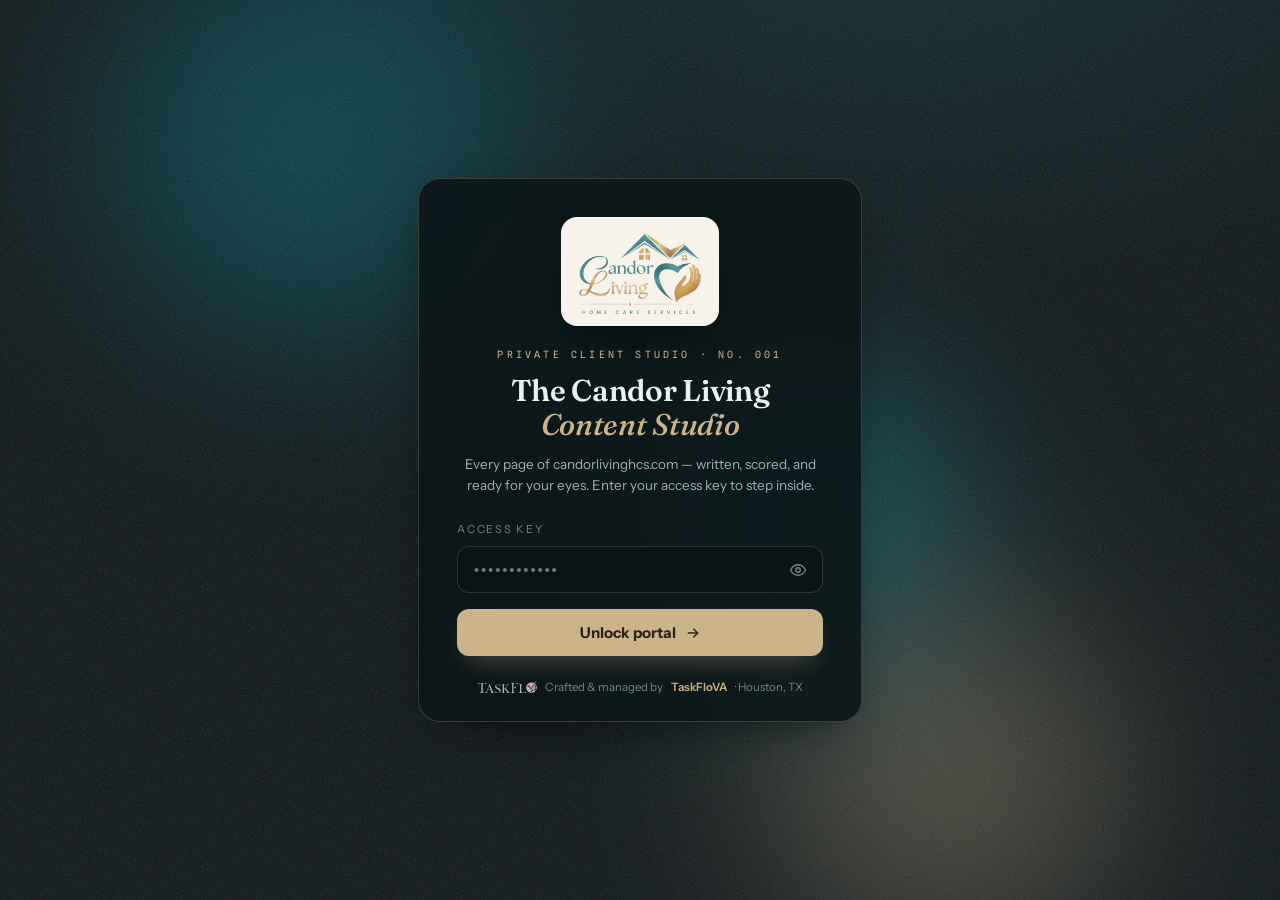
==== commit deff9345: "Atelier redesign: client logo everywhere, PDF-exact branding pages, varied section layouts Real Cand" ====
--- a/index.html
+++ b/index.html
@@ -10,7 +10,7 @@
 <link rel="preconnect" href="https://fonts.googleapis.com">
 <link rel="preconnect" href="https://fonts.gstatic.com" crossorigin>
 <link href="https://fonts.googleapis.com/css2?family=Bricolage+Grotesque:opsz,wght@12..96,300..800&family=Fraunces:ital,opsz,wght@0,9..144,300..700;1,9..144,300..600&family=Instrument+Sans:ital,wght@0,400..700;1,400&family=Spline+Sans+Mono:wght@400;500;600&display=swap" rel="stylesheet">
-<link rel="stylesheet" href="assets/css/portal.css?v=20260701i">
+<link rel="stylesheet" href="assets/css/portal.css?v=20260703a">
 </head>
 <body>
 
@@ -19,10 +19,10 @@
   <div class="gate__aurora" aria-hidden="true"><i></i><i></i><i></i></div>
   <div class="gate__grain" aria-hidden="true"></div>
   <div class="gate__card" role="dialog" aria-labelledby="gate-title">
-    <img class="gate__logo" src="assets/img/tf-white.svg" alt="TaskFloVA">
-    <div class="gate__divider"><span></span><em>CONTENT PORTAL</em><span></span></div>
-    <h1 id="gate-title" class="gate__client">Candor Living<br>Home Care</h1>
-    <p class="gate__hint">This workspace is private. Enter the access key provided by your TaskFloVA team to view your website content.</p>
+    <div class="gate__clientlogo"><img src="assets/img/candor-logo.png" alt="Candor Living Home Care Services"></div>
+    <p class="gate__kicker">Private client studio &middot; No. 001</p>
+    <h1 id="gate-title" class="gate__client">The Candor Living<br><em>Content Studio</em></h1>
+    <p class="gate__hint">Every page of candorlivinghcs.com &mdash; written, scored, and ready for your eyes. Enter your access key to step inside.</p>
     <form class="gate__form" id="gate-form" autocomplete="off">
       <div class="gate__field">
         <label for="gate-pass">Access key</label>
@@ -39,7 +39,7 @@
         <svg class="gate__btn-arrow" width="16" height="16" viewBox="0 0 24 24" fill="none" stroke="currentColor" stroke-width="2.2" stroke-linecap="round" stroke-linejoin="round"><path d="M5 12h14"/><path d="m13 6 6 6-6 6"/></svg>
       </button>
     </form>
-    <p class="gate__foot">Crafted &amp; managed by <strong>TaskFloVA</strong> for Candor Living Home Care</p>
+    <p class="gate__foot"><img src="assets/img/tf-white.svg" alt="TaskFloVA" class="gate__tf">Crafted &amp; managed by <strong>TaskFloVA</strong> &middot; Houston, TX</p>
   </div>
 </div>
 
@@ -95,7 +95,7 @@
 
 </div>
 
-<script src="assets/js/data.js?v=20260701i"></script>
-<script src="assets/js/portal.js?v=20260701i"></script>
+<script src="assets/js/data.js?v=20260703a"></script>
+<script src="assets/js/portal.js?v=20260703a"></script>
 </body>
 </html>
--- a/assets/css/portal.css
+++ b/assets/css/portal.css
@@ -283,6 +283,12 @@
 .block__body .kw-table td{color:#4a453f}
 .block__body .kw-table td:last-child{font-family:var(--font-mono);color:#356a6b;text-align:right;font-weight:600}
 .block__body:focus{outline:none;box-shadow:inset 0 0 0 2px rgba(79,138,139,.35)}
+/* HTML tag badges — dev handoff indicators (pseudo-elements: not editable, not scanned) */
+.block__body h1::before,.block__body h2::before,.block__body h3::before{display:inline-block;font-family:var(--font-mono);font-weight:600;font-size:9px;line-height:1;letter-spacing:.08em;color:#38686a;background:rgba(79,138,139,.12);box-shadow:inset 0 0 0 1px rgba(79,138,139,.28);border-radius:4px;padding:3px 5px 2px;margin-right:9px;vertical-align:middle;-webkit-user-select:none;user-select:none}
+.block__body h1::before{content:"H1"}
+.block__body h2::before{content:"H2"}
+.block__body h3::before{content:"H3"}
+.block--cta .block__body h2::before,.block--closing-cta .block__body h2::before{color:#fff;background:rgba(255,255,255,.16);box-shadow:inset 0 0 0 1px rgba(255,255,255,.35)}
 /* keyword highlight on the cream canvas */
 ::highlight(kwauto){background:rgba(203,179,138,.42);border-radius:2px}
 ::highlight(kw){background:rgba(203,179,138,.9);color:#2e2a26}
@@ -363,6 +369,7 @@
 .ai__verdict.is-mid{color:var(--warn)}
 .ai__verdict.is-ai{color:var(--coral)}
 .ai__stamp{margin-top:8px;font-size:10.5px;color:var(--text-mut);font-family:var(--font-mono)}
+.ai__stale{margin-top:6px;font-size:11px;line-height:1.4;color:var(--warn);background:rgba(240,182,75,.09);border:1px solid rgba(240,182,75,.3);border-radius:7px;padding:5px 9px}
 .ai__btn{width:100%;padding:9px;border-radius:9px;border:1px solid var(--line-2);background:var(--ink-0);color:var(--text);font-weight:600;font-size:13px;transition:.15s}
 .ai__btn:hover{border-color:var(--teal);color:var(--teal)}
 .ai__btn:disabled{opacity:.5;cursor:default}
@@ -414,3 +421,110 @@
   .block__body ul.svc-grid,.block__body .svc-cards,.block__body .contact-grid,.block__body .swatches{grid-template-columns:1fr}
   .gate__card{padding:30px 22px}
 }
+
+
+/* ==========================================================================
+   THE ATELIER — agency redesign layer (overrides via cascade)
+   Dark editorial chrome · client teal/gold identity · varied section layouts
+   ========================================================================== */
+
+/* ---------- LOGIN GATE ---------- */
+.gate__aurora{opacity:.32;filter:blur(95px)}
+.gate__aurora i:nth-child(1){animation-duration:26s}
+.gate__aurora i:nth-child(2){animation-duration:30s}
+.gate__aurora i:nth-child(3){animation-duration:34s}
+.gate__card{width:min(444px,100%);padding:38px 38px 24px;background:rgba(13,23,26,.92);border:1px solid rgba(203,179,138,.24);border-radius:22px}
+.gate__clientlogo{width:158px;margin:0 auto 20px;background:#F7F2EA;border-radius:16px;padding:16px 18px 12px;box-shadow:0 20px 44px -20px rgba(0,0,0,.65)}
+.gate__clientlogo img{width:100%;display:block}
+.gate__kicker{font-family:var(--font-mono);font-size:10px;letter-spacing:.32em;text-transform:uppercase;color:var(--gold);margin:0 0 12px}
+.gate__client{font-family:var(--font-serif);font-weight:600;font-size:30px;line-height:1.12;letter-spacing:-.01em;margin:0 0 12px}
+.gate__client em{font-style:italic;font-weight:500;color:var(--gold)}
+.gate__btn{background:#CBB38A;color:#2b241a;box-shadow:0 12px 28px -12px rgba(203,179,138,.45)}
+.gate__btn:hover{background:#d9c49f;box-shadow:0 16px 32px -12px rgba(203,179,138,.55)}
+.gate__foot{display:flex;align-items:center;justify-content:center;gap:8px}
+.gate__tf{height:13px;opacity:.7}
+@media (prefers-reduced-motion:reduce){.gate__aurora i{animation:none}}
+
+/* ---------- LEFT NAV: numbered index, gold ticks ---------- */
+.side__client{background:transparent;border:1px solid var(--line)}
+.side__client-mark{background:#F7F2EA;color:#3d6e70;font-family:var(--font-serif);font-weight:700}
+.side__nav{counter-reset:nv}
+.side__nav > .nav__link,.side__nav .nav__parentwrap > .nav__parent{counter-increment:nv}
+.side__nav > .nav__link::before,.side__nav .nav__parentwrap > .nav__parent::before{content:counter(nv,decimal-leading-zero);font-family:var(--font-mono);font-size:9.5px;letter-spacing:.05em;color:rgba(203,179,138,.75);width:19px;flex:none}
+.nav__ico{display:none}
+.nav__link{gap:9px;border-radius:0;border:1px solid transparent;border-left:2px solid transparent;padding:9px 10px 9px 7px}
+.nav__link:hover{background:rgba(255,255,255,.03);color:var(--text)}
+.nav__link.is-active{background:rgba(203,179,138,.06);border-color:transparent;border-left-color:var(--gold);color:#fff}
+.nav__group{color:rgba(203,179,138,.62);letter-spacing:.28em;font-size:9.5px;padding:18px 10px 8px 7px}
+.nav__score{background:none;border:none;padding:0;font-size:10px;color:var(--text-mut)}
+.nav__children{border-left-color:rgba(203,179,138,.22);margin-left:19px}
+.side__credit{font-family:var(--font-mono);font-size:9.5px;letter-spacing:.2em;text-transform:uppercase}
+
+/* ---------- RIGHT RAIL: hairline sections, gold microheads ---------- */
+.rail{padding:10px 20px 44px}
+.rail__card{background:transparent;border:none;border-bottom:1px solid var(--line);border-radius:0;padding:20px 2px;margin:0}
+.rail__card:last-child{border-bottom:none}
+.rail__h{color:var(--gold);font-size:9.5px;letter-spacing:.26em;margin-bottom:15px}
+.rail__h .hint{color:var(--text-mut);letter-spacing:.02em;text-transform:none}
+.comp{margin:0 -6px;padding:9px 6px}
+
+/* ---------- TOPBAR ---------- */
+.ebar__page{font-family:var(--font-serif);font-size:14.5px;letter-spacing:.01em}
+
+/* ---------- WEBSITE PREVIEW: logo in nav + footer ---------- */
+.site-nav{padding:10px 26px}
+.site-nav__logoimg{height:54px;width:auto;flex:none}
+.site-foot__logowrap{display:inline-block;background:#F7F2EA;border-radius:12px;padding:10px 14px 8px;margin:0 0 12px}
+.site-foot__logowrap img{height:56px;width:auto;display:block}
+
+/* ---------- SECTION LAYOUTS ---------- */
+/* FAQ — accordion rows */
+.block--faq .block__body h2{margin-bottom:12px}
+.block--faq .block__body h3{position:relative;margin:0;padding:16px 48px 15px 0;border-top:1px solid #e8ddc9;font-family:var(--font-serif);font-weight:600;font-size:17.5px;color:#2e2a26}
+.block--faq .block__body h2 + h3{border-top:none}
+.block--faq .block__body h3::after{content:"+";position:absolute;right:2px;top:13px;width:27px;height:27px;border:1px solid rgba(203,179,138,.8);border-radius:50%;display:grid;place-items:center;color:#9c7f4e;font-size:16px;font-family:var(--font-ui);font-weight:400}
+.block--faq .block__body p{padding:0 46px 8px 0;margin:0 0 8px;color:#6b6459}
+
+/* Testimonials — card trio with stars */
+.block--testimonials .tst-grid{display:grid;grid-template-columns:repeat(3,1fr);gap:14px;margin:6px 0 14px}
+.tst{margin:0;background:#fff;border:1px solid #ece3d3;border-radius:16px;padding:18px;box-shadow:0 10px 26px -18px rgba(79,64,48,.5);display:flex;flex-direction:column;gap:10px}
+.tst__stars{color:#CBB38A;font-size:14px;letter-spacing:3.5px}
+.tst blockquote{margin:0;font-family:var(--font-serif);font-style:italic;font-size:15px;line-height:1.5;color:#3a352f}
+.tst figcaption{display:flex;flex-direction:column;gap:1px;margin-top:auto;font-size:12px;color:#928a7d}
+.tst figcaption strong{font-size:13px;color:#2e2a26}
+
+/* Pricing — tinted panel with gold rule */
+.block--pricing .block__body{background:linear-gradient(160deg,#eef4f2,#f6f1e7);border-top:3px solid #CBB38A}
+
+/* Process — horizontal step cards */
+.block--process ol.steps{display:grid;grid-template-columns:repeat(3,1fr);gap:14px;margin:6px 0 4px}
+.block--process ol.steps li{margin:0;padding:18px 16px 16px;background:#fff;border:1px solid #ece3d3;border-radius:14px;box-shadow:0 8px 22px -18px rgba(79,64,48,.5)}
+.block--process ol.steps li::before{position:static;display:inline-grid;margin-bottom:11px}
+
+/* Scenarios / task lists / signs — card grids */
+.block--scenarios ul.check,.block--task-list ul.check,.block--signs ul.check{display:grid;grid-template-columns:1fr 1fr;gap:12px;margin:6px 0}
+.block--scenarios ul.check li,.block--task-list ul.check li,.block--signs ul.check li{margin:0;padding:16px 16px 15px 48px;background:#fff;border:1px solid #ece3d3;border-radius:14px}
+.block--scenarios ul.check li::before,.block--task-list ul.check li::before,.block--signs ul.check li::before{left:16px;top:17px}
+
+/* Comparison — labelled split cards */
+.block--comparison .block__body{display:grid;grid-template-columns:1fr 1fr;gap:14px}
+.block--comparison .block__body h2{grid-column:1/-1;margin-bottom:0}
+.block--comparison .block__body p{margin:0;max-width:none;background:#fff;border:1px solid #ece3d3;border-radius:14px;padding:46px 18px 18px;position:relative}
+.block--comparison .block__body p::before{position:absolute;top:15px;left:18px;font-family:var(--font-ui);font-weight:700;font-size:10px;letter-spacing:.14em;color:#9c7f4e;background:rgba(203,179,138,.16);padding:4px 9px;border-radius:5px}
+.block--comparison .block__body p:nth-of-type(1)::before{content:"THE FACILITY"}
+.block--comparison .block__body p:nth-of-type(2)::before{content:"AT HOME WITH CANDOR"}
+
+/* Sample visit — timeline rule */
+.block--sample-visit .block__body p:first-of-type{border-left:3px solid #CBB38A;padding:4px 0 4px 18px}
+
+/* Branding: logo stage + sitemap notes */
+.block__body .logo-stage{background:#fff;border:1px solid #ece3d3;border-radius:16px;padding:34px;display:grid;place-items:center;margin-top:18px;box-shadow:0 12px 30px -20px rgba(79,64,48,.45)}
+.block__body .logo-stage img{max-width:340px;width:100%}
+.block__body .map-note{font-weight:400;font-style:normal;color:#928a7d;font-size:12px;margin-left:8px}
+
+@media (max-width:680px){
+  .block--testimonials .tst-grid,.block--process ol.steps,.block--comparison .block__body,
+  .block--scenarios ul.check,.block--task-list ul.check,.block--signs ul.check{grid-template-columns:1fr}
+  .site-nav__logoimg{height:42px}
+  .gate__clientlogo{width:128px}
+}
